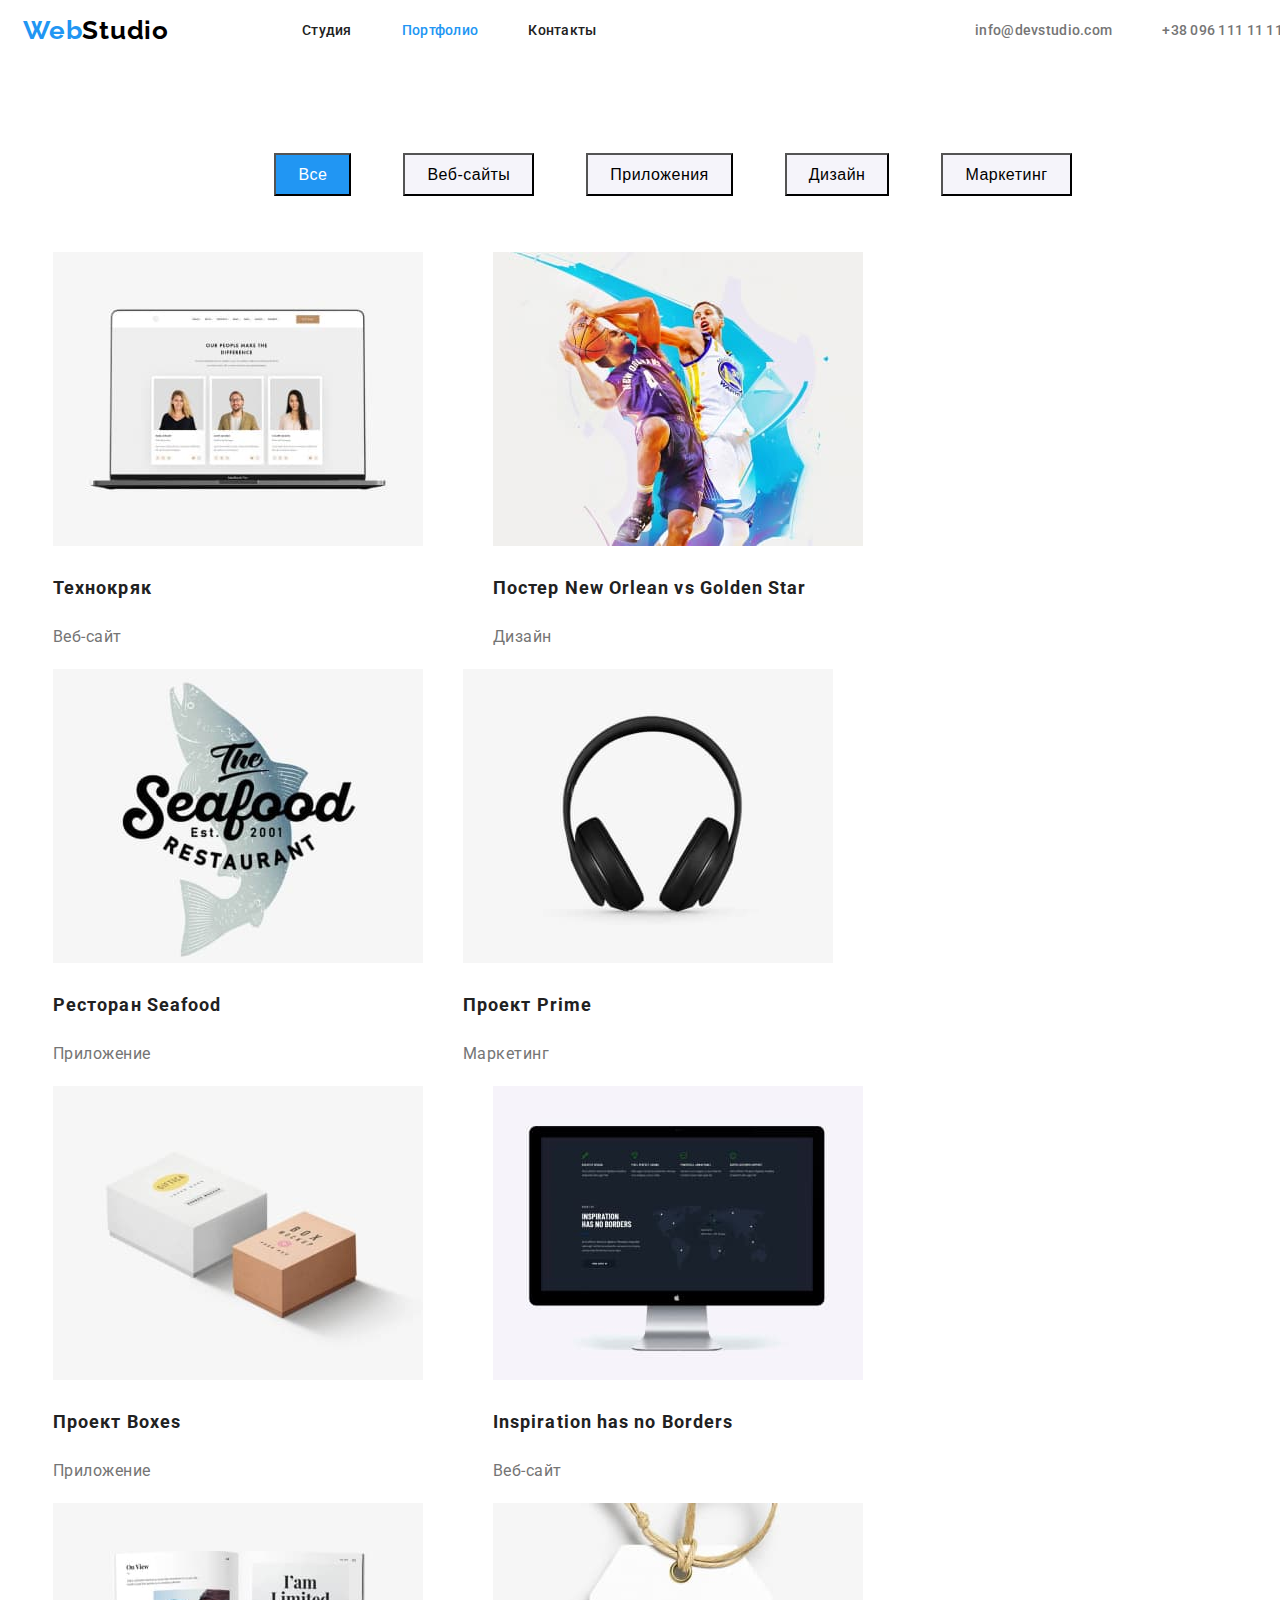
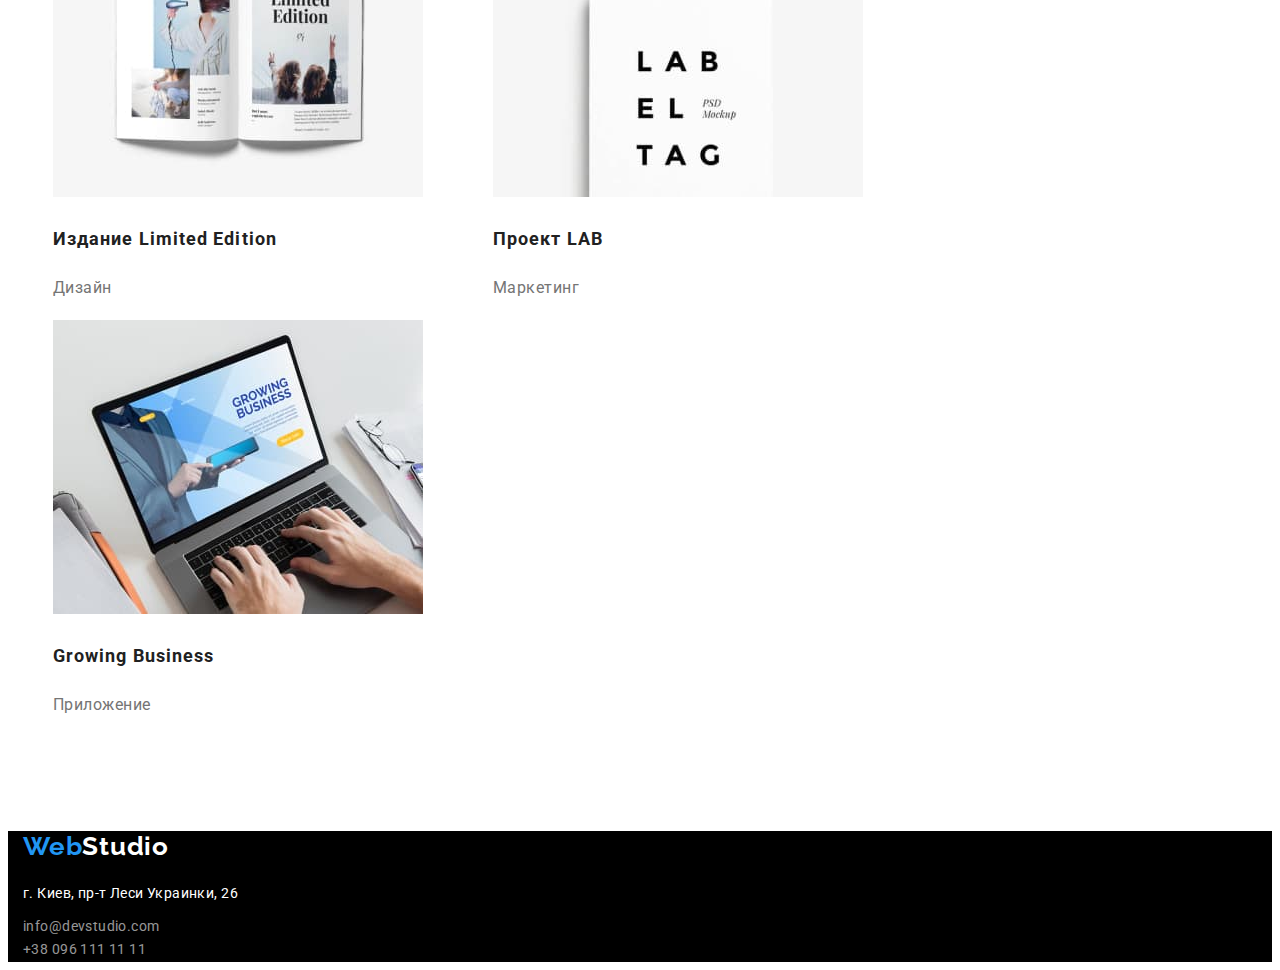
==== portfolio.html @ 01a37cc7 "3rd part" ====
<!DOCTYPE html>
<html lang="ru">

<head>
    <link rel="preconnect" href="https://fonts.googleapis.com">
    <link rel="preconnect" href="https://fonts.gstatic.com" crossorigin>
    <link
        href="https://fonts.googleapis.com/css2?family=Raleway:wght@700&family=Roboto:wght@400;500;700;900&display=swap"
        rel="stylesheet">
    <meta charset="UTF-8">
    <meta http-equiv="X-UA-Compatible" content="IE=edge">
    <meta name="viewport" content="width=device-width, initial-scale=1.0">
    <title>Web Studio 2.1</title>
    <link rel="stylesheet" href="https://cdnjs.cloudflare.com/ajax/libs/modern-normalize/1.1.0/modern-normalize.min.css"
        integrity="sha512-wpPYUAdjBVSE4KJnH1VR1HeZfpl1ub8YT/NKx4PuQ5NmX2tKuGu6U/JRp5y+Y8XG2tV+wKQpNHVUX03MfMFn9Q=="
        crossorigin="anonymous" referrerpolicy="no-referrer" />
    <link rel="stylesheet" href="./css/style.css">
</head>

<body>
    <!--Верхняя линия-->
    <div class="container">
    <header class="hat">
            <nav class="nav">
                <a class="logo" href="./index.html"><span class="logo-part">Web</span>Studio</a>
                <ul class="menu-nav">
                    <li>
                        <a class="link" href="./index.html">Студия</a>
                    </li>
                    <li>
                        <a class="link current" href="./portfolio.html">Портфолио</a>
                    </li>
                    <li>
                        <a class="link" href="Контакты">Контакты</a>
                    </li>
                </ul>
            </nav>
            <ul class="contacts">
                <li>
                    <a href="mailto:info@devstudio.com">info@devstudio.com</a>
                </li>
                <li>
                    <a href="tel:+380961111111">+38 096 111 11 11</a>
                </li>
            </ul>
    </header>
    </div>
    <!--Шапка-->

    <main>
        <!--Filters-->
        <h1 class="portfolio-heading">Portfolio</h1>
        <section>
        <div class="container">
                <ul class="button-nav">
                    <li>
                        <button class="button-main" type="button">Все</button>
                    </li>
                    <li>
                        <button class="button-menu" type="button">Веб-сайты</button>
                    </li>
                    <li>
                        <button class="button-menu" type="button">Приложения</button>
                    </li>
                    <li>
                        <button class="button-menu" type="button">Дизайн</button>
                    </li>
                    <li>
                        <button class="button-menu" type="button">Маркетинг</button>
                    </li>
                </ul>
                
                <ul class="models">
                    <li class="models-item">
                        <a href="">
                            <img width="370" height="294" src="./img/Portfolio/1.jpg" alt="Laptop">
                            <h2 class="models-heading">Технокряк</h2>
                            <p class="models-def">Веб-сайт</p>
                        </a>
                    </li>
                    <li class="models-item">
                        <a href="">
                            <img width="370" height="294" src="./img/Portfolio/2.jpg" alt="Laptop">
                            <h2 class="models-heading">Постер New Orlean vs Golden Star</h2>
                            <p class="models-def">Дизайн</p>
                        </a>
                    </li>
                    <li class="models-item">
                        <a href="">
                            <img width="370" height="294" src="./img/Portfolio/3.jpg" alt="Laptop">
                            <h2 class="models-heading">Ресторан Seafood</h2>
                            <p class="models-def">Приложение</p>
                        </a>
                    </li>
                    <li class="models-item">
                        <a href="">
                            <img width="370" height="294" src="./img/Portfolio/4.jpg" alt="Laptop">
                            <h2 class="models-heading">Проект Prime</h2>
                            <p class="models-def">Маркетинг</p>
                        </a>
                    </li>
                    <li class="models-item">
                        <a href="">
                            <img width="370" height="294" src="./img/Portfolio/5.jpg" alt="Laptop">
                            <h2 class="models-heading">Проект Boxes</h2>
                            <p class="models-def">Приложение</p>
                        </a>
                    </li>
                    <li class="models-item">
                        <a href="">
                            <img width="370" height="294" src="./img/Portfolio/6.jpg" alt="Laptop">
                            <h2 class="models-heading" lang="en">Inspiration has no Borders</h2>
                            <p class="models-def">Веб-сайт</p>
                        </a>
                    </li>
                    <li class="models-item">
                        <a href="">
                            <img width="370" height="294" src="./img/Portfolio/7.jpg" alt="Laptop">
                            <h2 class="models-heading">Издание Limited Edition</h2>
                            <p class="models-def">Дизайн</p>
                        </a>
                    </li>
                    <li class="models-item">
                        <a href="">
                            <img width="370" height="294" src="./img/Portfolio/8.jpg" alt="Laptop">
                            <h2 class="models-heading">Проект LAB</h2>
                            <p class="models-def">Маркетинг</p>
                        </a>
                    </li>
                    <li class="models-item">
                        <a href="">
                            <img width="370" height="294" src="./img/Portfolio/9.jpg" alt="Laptop">
                            <h2 class="models-heading" lang="en">Growing Business</h2>
                            <p class="models-def">Приложение</p>
                        </a>
                    </li>
                </ul>
        </div>
        </section>
    </main>

    <!---Footer-->

    <footer class="basement">
        <div class="container">
            <a href="WebStudio" class="brandmark"><span class="logo-part">Web</span>Studio</a>
            <address>
                <div><span class="address">г. Киев, пр-т Леси Украинки, 26</span></div>
                <div><a class="link contacts" href="mailto:info@devstudio.com">info@devstudio.com</a></div>
                <div><a class="link contacts" href="tel:+380961111111">+38 096 111 11 11</a></div>
            </address>
        </div>
    </footer>

</body>

</html>
---- css/style.css ----
/*primary-background color  #FFFFFF */
/*secondary-background color #757575 */
/*footer-background color #000000 */
/*primaryy-text color #212121 */
/*seconday-text color #757575 */
/*accent color #2196F3 */

:root {
  --primary-background-color: #ffffff;
  --secondary-background-color: #757575;
  --footer: #000000;
  --primaryy-text-color: #212121;
  --seconday-text-color: #757575;
  --accent-color: #2196f3;
  --button: #f5f4fa;
}

.container {
  margin-left: auto;
  margin-right: auto;
  padding-left: 15px;
  padding-right: 15px;
  width: 1260px;
}

h1,
h2,
h3,
h4,
h5,
h6,
p {
  margin-top: 0px;
}
* ul {
  list-style: none;
}

body {
  color: var(--primaryy-text-color);
  font-family: 'Roboto', sans-serif;
  background-color: var(--primary-background-color);
}

/* Logo */
.hat {
  display: flex;
  align-items: center;
}
.menu-nav .current {
  color: var(--accent-color);
}

.nav {
  display: flex;
}
.logo {
  display: flex;
  align-items: center;

  color: var(--footer);
  font-family: 'Raleway';
  font-weight: 700;
  font-size: 26px;
  line-height: 1.2;
  text-decoration-line: none;
  letter-spacing: 0.03em;
}
.logo-part {
  color: var(--accent-color);
}
.logo:focus,
.logo:hover {
  color: var(--accent-color);
}

/* Menu nav */
.menu-nav {
  display: flex;
  margin-left: 93px;

  color: var(--primaryy-text-color);
  font-weight: 500;
  font-size: 14px;
  line-height: 1.2;
  letter-spacing: 0.02em;
  text-decoration-line: none;
  list-style: none;
}
.menu-nav a {
  text-decoration-line: none;
  color: var(--primaryy-text-color);
  padding-top: 10px;
  padding-bottom: 10px;
}
.menu-nav a:hover,
.menu-nav a:focus {
  color: var(--accent-color);
}
.menu-nav li {
  text-decoration-line: none;
}
.menu-nav li + li {
  margin-left: 50px;
}

/* Contacts */
.contacts {
  display: flex;
  margin-left: auto;

  font-weight: 500;
  font-size: 14px;
  line-height: 1.2;
  letter-spacing: 0.02em;
}
.contacts li {
  list-style: none;
}
.contacts a {
  text-decoration-line: none;
  color: var(--seconday-text-color);
}
.contacts a:hover,
.contacts a:focus {
  color: var(--accent-color);
}
.contacts li + li {
  margin-left: 50px;
}

/*main-section*/

.main-section {
  text-align: center;
  background-color: #2f303a;
}

.heading {
  margin-bottom: 30px;

  color: var(--primary-background-color);
  font-weight: 900;
  font-size: 44px;
  line-height: 1.4;
  text-transform: uppercase;
  letter-spacing: 0.06em;
}

.button {
  background-color: var(--accent-color);
  color: var(--primary-background-color);
  font-weight: 700;
  font-size: 16px;
  line-height: 1.9;
  letter-spacing: 0.06em;
}
.button:hover,
.button:focus {
  background-color: #188ce8;
}

/* features */

.features-list {
  margin-top: 94px;
  display: flex;
  flex-wrap: wrap;
}
.features-list li + li {
  margin-left: 30px;
}
.features-list .item {
  width: 270px;
}

.features .feature-names {
  margin-bottom: 10px;

  font-weight: 700;
  font-size: 14px;
  line-height: 1.2;
  text-transform: uppercase;
  letter-spacing: 0.03em;
}
.features .feature-def {
  margin-bottom: 94px;

  font-weight: 400;
  font-size: 14px;
  line-height: 1.7;
  color: var(--seconday-text-color);
  letter-spacing: 0.03em;
}
.team-info {
  background-color: var(--button);
}

/* чем мы занимаемся  */
.secondary-heading {
  margin-bottom: 50px;

  font-weight: 700;
  font-size: 36px;
  line-height: 1.2;
  text-align: center;
  letter-spacing: 0.03em;
}

.pictures {
  display: flex;
  justify-content: center;
}
.pictures li + li {
  margin-left: 30px;
}

/* team */
.team {
  display: flex;
  justify-content: center;
  margin-bottom: 94px;
}
.team li + li {
  margin-left: 30px;
}

.team .team-member {
  font-weight: 500;
  font-size: 16px;
  line-height: 1.2;
  text-align: center;
  letter-spacing: 0.03em;
}
.team .team-occupation {
  color: var(--seconday-text-color);
  font-weight: 400;
  font-size: 16px;
  line-height: 1.2;
  text-align: center;
  letter-spacing: 0.03em;
}

/*footer*/
.basement {
  background-color: var(--footer);
}

.brandmark {
  display: block;
  margin-bottom: 20px;

  color: var(--primary-background-color);
  font-family: 'Raleway';
  font-weight: 700;
  font-size: 26px;
  line-height: 1.2;
  text-decoration-line: none;
  letter-spacing: 0.03em;
}
.brandmark:hover,
.brandmark:focus {
  color: var(--accent-color);
}
.address {
  display: block;
  margin-bottom: 9px;

  font-weight: 400;
  font-size: 14px;
  font-style: normal;
  line-height: 1.7;
  color: var(--primary-background-color);
  letter-spacing: 0.03em;
}
.mail {
  display: block;
  margin-bottom: 9px;
}
.phone {
  display: block;
  margin-bottom: 9px;
}
.basement .contacts {
  color: rgba(255, 255, 255, 0.6);
  font-weight: 400;
  font-size: 14px;
  font-style: normal;
  line-height: 1.7;
  letter-spacing: 0.03em;
  text-decoration: none;
}
.basement .contacts:focus,
.basement .contacts:hover {
  color: var(--secondary-background-color);
}

/*Portfolio*/

.portfolio-heading {
  display: none;
}

.button-nav {
  display: flex;
  justify-content: center;
  margin-top: 100px;
}
.button-nav li + li {
  margin-left: 52px;
}
.button-menu {
  padding-top: 6px;
  padding-bottom: 6px;
  padding-left: 22px;
  padding-right: 22px;

  background-color: var(--button);
  font-weight: 500;
  font-size: 16px;
  line-height: 1.7;
  letter-spacing: 0.03em;
}
.button-menu:focus,
.button-menu:hover {
  background-color: var(--accent-color);
  color: var(--primary-background-color);
}

.button-main {
  padding-top: 6px;
  padding-bottom: 6px;
  padding-left: 22px;
  padding-right: 22px;

  background-color: var(--accent-color);
  color: var(--primary-background-color);
  font-weight: 500;
  font-size: 16px;
  line-height: 1.7;
  letter-spacing: 0.03em;
}

/* Models */
.models {
  display: flex;
  flex-wrap: wrap;
  width: 1260px;
  padding-left: 15px;
  padding-right: 15px;
  margin-top: 56px;
  margin-bottom: 94px;
}
.models-item:nth-child(3n) {
  margin-right: 0px;
}
.models-item {
  margin-right: 30px;
}
.models-item {
  width: 380px;
  padding-left: 15px;
  padding-right: 15px;
}

.models a {
  text-decoration: none;
}
.models .models-heading {
  margin-top: 20px;

  color: var(--primaryy-text-color);
  font-weight: 700;
  font-size: 18px;
  line-height: 2;
  letter-spacing: 0.06em;
}
.models .models-def {
  margin-top: 4px;

  color: var(--secondary-background-color);
  font-weight: 400;
  font-size: 16px;
  line-height: 2;
  letter-spacing: 0.03em;
}
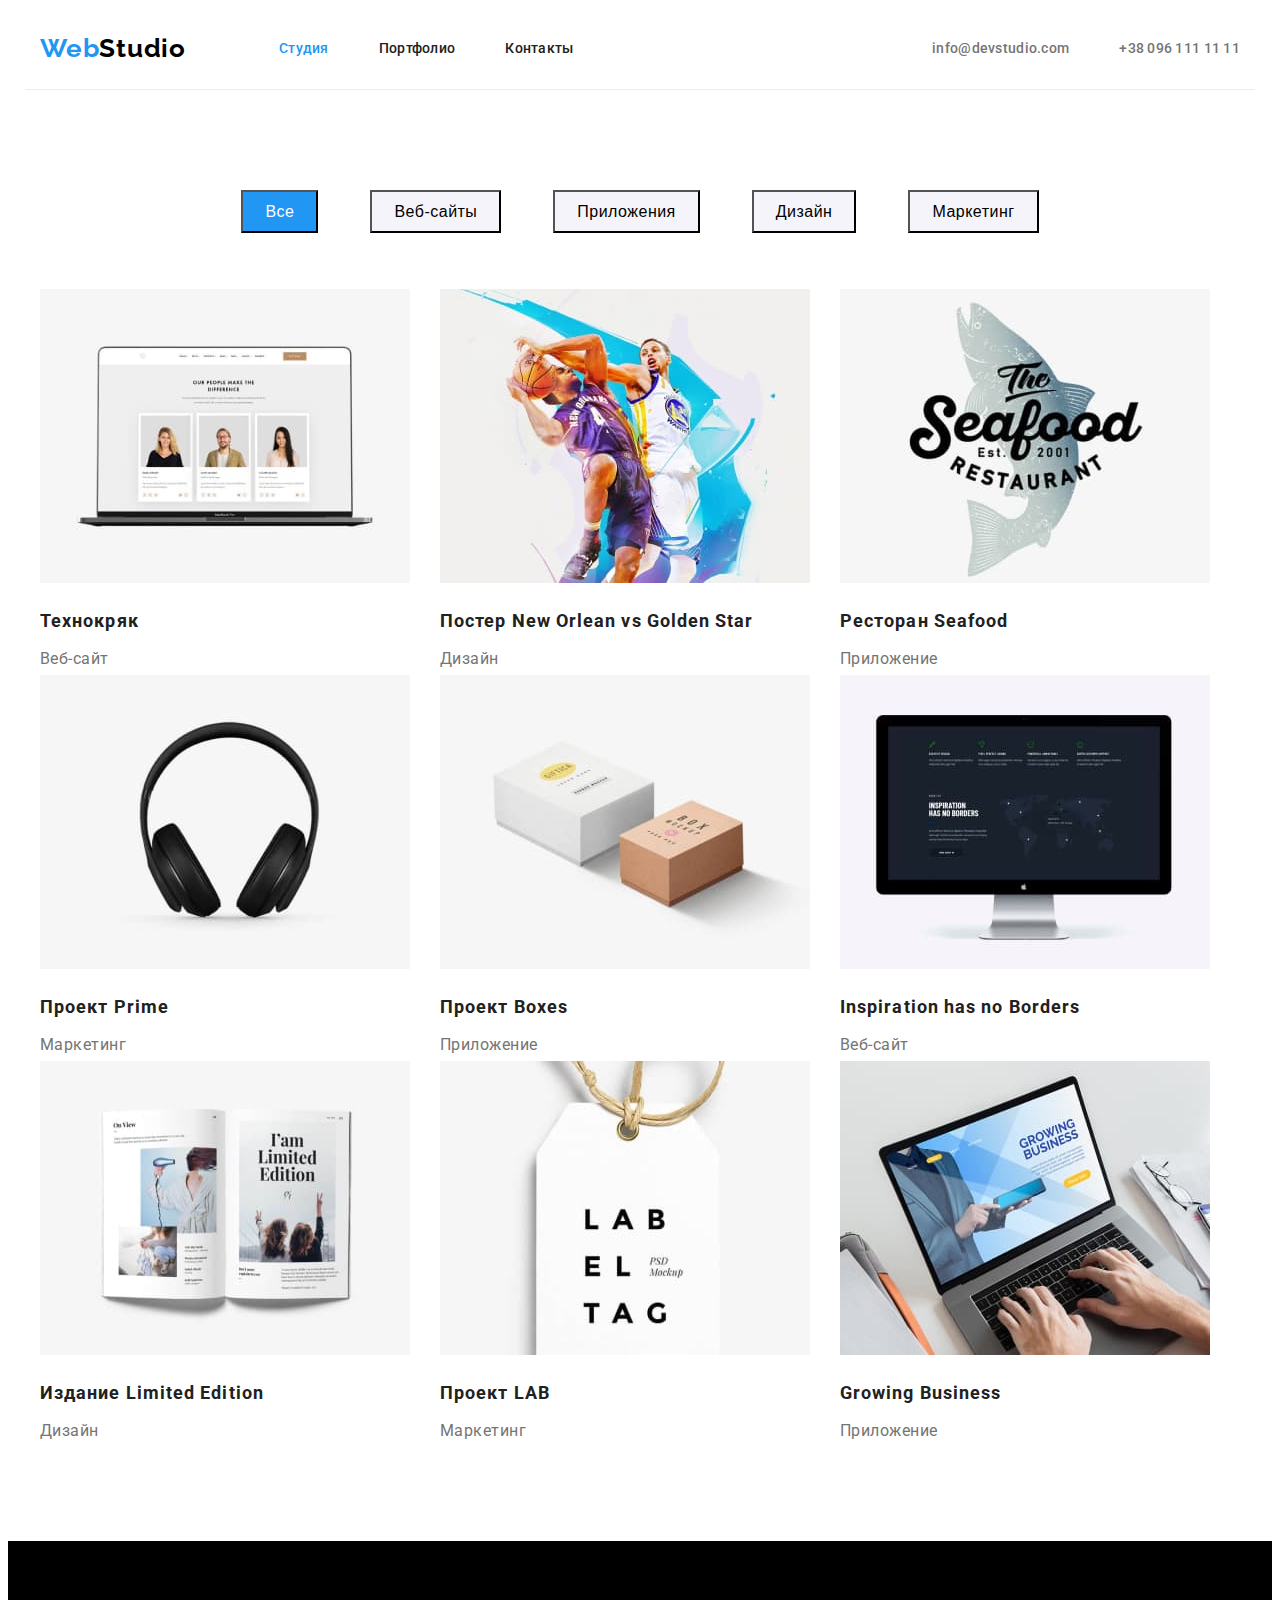
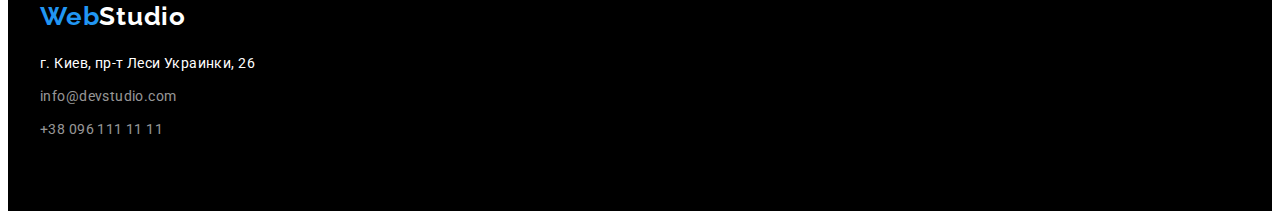
==== commit 3b69a6ea: "Исправление ошибок часть 1" ====
--- a/portfolio.html
+++ b/portfolio.html
@@ -19,32 +19,32 @@
 
 <body>
     <!--Верхняя линия-->
-    <div class="container">
-    <header class="hat">
-            <nav class="nav">
-                <a class="logo" href="./index.html"><span class="logo-part">Web</span>Studio</a>
-                <ul class="menu-nav">
+        <header>
+            <div class="container hat">
+                <nav class="nav">
+                    <a class="logo" href="./index.html"><span class="logo-part">Web</span>Studio</a>
+                    <ul class="menu-nav">
+                        <li>
+                            <a class="link current" href="./index.html">Студия</a>
+                        </li>
+                        <li>
+                            <a class="link" href="./portfolio.html">Портфолио</a>
+                        </li>
+                        <li>
+                            <a class="link" href="Контакты">Контакты</a>
+                        </li>
+                    </ul>
+                </nav>
+                <ul class="contacts">
                     <li>
-                        <a class="link" href="./index.html">Студия</a>
+                        <a href="mailto:info@devstudio.com">info@devstudio.com</a>
                     </li>
                     <li>
-                        <a class="link current" href="./portfolio.html">Портфолио</a>
-                    </li>
-                    <li>
-                        <a class="link" href="Контакты">Контакты</a>
+                        <a href="tel:+380961111111">+38 096 111 11 11</a>
                     </li>
                 </ul>
-            </nav>
-            <ul class="contacts">
-                <li>
-                    <a href="mailto:info@devstudio.com">info@devstudio.com</a>
-                </li>
-                <li>
-                    <a href="tel:+380961111111">+38 096 111 11 11</a>
-                </li>
-            </ul>
-    </header>
-    </div>
+            </div>
+        </header>
     <!--Шапка-->
 
     <main>
@@ -144,10 +144,14 @@
     <footer class="basement">
         <div class="container">
             <a href="WebStudio" class="brandmark"><span class="logo-part">Web</span>Studio</a>
-            <address>
-                <div><span class="address">г. Киев, пр-т Леси Украинки, 26</span></div>
-                <div><a class="link contacts" href="mailto:info@devstudio.com">info@devstudio.com</a></div>
-                <div><a class="link contacts" href="tel:+380961111111">+38 096 111 11 11</a></div>
+            <address class="info">
+                <div class="address">г. Киев, пр-т Леси Украинки, 26</div>
+                <div class="mail">
+                    <a class="link contacts" href="mailto:info@devstudio.com">info@devstudio.com</a>
+                </div>
+                <div class="phone">
+                    <a class="link contacts" href="tel:+380961111111">+38 096 111 11 11</a>
+                </div>
             </address>
         </div>
     </footer>
--- a/css/style.css
+++ b/css/style.css
@@ -20,7 +20,7 @@
   margin-right: auto;
   padding-left: 15px;
   padding-right: 15px;
-  width: 1260px;
+  width: 1200px;
 }
 
 h1,
@@ -29,11 +29,14 @@
 h4,
 h5,
 h6,
-p {
+p,
+ul {
   margin-top: 0px;
+  margin-bottom: 0px;
 }
 * ul {
   list-style: none;
+  padding-left: 0px;
 }
 
 body {
@@ -46,6 +49,8 @@
 .hat {
   display: flex;
   align-items: center;
+  border-bottom: solid 1px;
+  border-bottom-color: #ececec;
 }
 .menu-nav .current {
   color: var(--accent-color);
@@ -78,7 +83,6 @@
 .menu-nav {
   display: flex;
   margin-left: 93px;
-
   color: var(--primaryy-text-color);
   font-weight: 500;
   font-size: 14px;
@@ -88,10 +92,11 @@
   list-style: none;
 }
 .menu-nav a {
+  display: block;
+  padding-top: 32px;
+  padding-bottom: 32px;
   text-decoration-line: none;
   color: var(--primaryy-text-color);
-  padding-top: 10px;
-  padding-bottom: 10px;
 }
 .menu-nav a:hover,
 .menu-nav a:focus {
@@ -132,12 +137,15 @@
 /*main-section*/
 
 .main-section {
+  padding-top: 200px;
+  padding-bottom: 200px;
+
   text-align: center;
   background-color: #2f303a;
 }
 
 .heading {
-  margin-bottom: 30px;
+  padding-bottom: 30px;
 
   color: var(--primary-background-color);
   font-weight: 900;
@@ -162,8 +170,12 @@
 
 /* features */
 
+.features {
+  padding-top: 94px;
+  padding-bottom: 94px;
+}
+
 .features-list {
-  margin-top: 94px;
   display: flex;
   flex-wrap: wrap;
 }
@@ -184,8 +196,6 @@
   letter-spacing: 0.03em;
 }
 .features .feature-def {
-  margin-bottom: 94px;
-
   font-weight: 400;
   font-size: 14px;
   line-height: 1.7;
@@ -197,6 +207,10 @@
 }
 
 /* чем мы занимаемся  */
+.pictures-list {
+  padding-bottom: 94px;
+}
+
 .secondary-heading {
   margin-bottom: 50px;
 
@@ -215,17 +229,37 @@
   margin-left: 30px;
 }
 
+.pictures img {
+  display: block;
+}
+
+.pictures li {
+  width: 370px;
+}
+
 /* team */
+.team-info {
+  padding-bottom: 94px;
+}
+.team li {
+  width: 270px;
+}
+
+.team img {
+  display: block;
+  margin-bottom: 30px;
+}
 .team {
   display: flex;
   justify-content: center;
-  margin-bottom: 94px;
 }
 .team li + li {
   margin-left: 30px;
 }
 
 .team .team-member {
+  margin-bottom: 10px;
+
   font-weight: 500;
   font-size: 16px;
   line-height: 1.2;
@@ -243,12 +277,15 @@
 
 /*footer*/
 .basement {
+  padding-top: 60px;
   background-color: var(--footer);
 }
-
+.info {
+  padding-bottom: 60px;
+}
 .brandmark {
   display: block;
-  margin-bottom: 20px;
+  padding-bottom: 20px;
 
   color: var(--primary-background-color);
   font-family: 'Raleway';
@@ -264,7 +301,7 @@
 }
 .address {
   display: block;
-  margin-bottom: 9px;
+  padding-bottom: 9px;
 
   font-weight: 400;
   font-size: 14px;
@@ -275,11 +312,11 @@
 }
 .mail {
   display: block;
-  margin-bottom: 9px;
+  padding-bottom: 9px;
 }
 .phone {
   display: block;
-  margin-bottom: 9px;
+  padding-bottom: 9px;
 }
 .basement .contacts {
   color: rgba(255, 255, 255, 0.6);
@@ -304,7 +341,7 @@
 .button-nav {
   display: flex;
   justify-content: center;
-  margin-top: 100px;
+  padding-top: 100px;
 }
 .button-nav li + li {
   margin-left: 52px;
@@ -345,12 +382,16 @@
 .models {
   display: flex;
   flex-wrap: wrap;
-  width: 1260px;
-  padding-left: 15px;
-  padding-right: 15px;
   margin-top: 56px;
-  margin-bottom: 94px;
-}
+  padding-bottom: 94px;
+}
+.models li {
+  width: 370px;
+}
+.models img {
+  display: block;
+}
+
 .models-item:nth-child(3n) {
   margin-right: 0px;
 }
@@ -359,8 +400,6 @@
 }
 .models-item {
   width: 380px;
-  padding-left: 15px;
-  padding-right: 15px;
 }
 
 .models a {
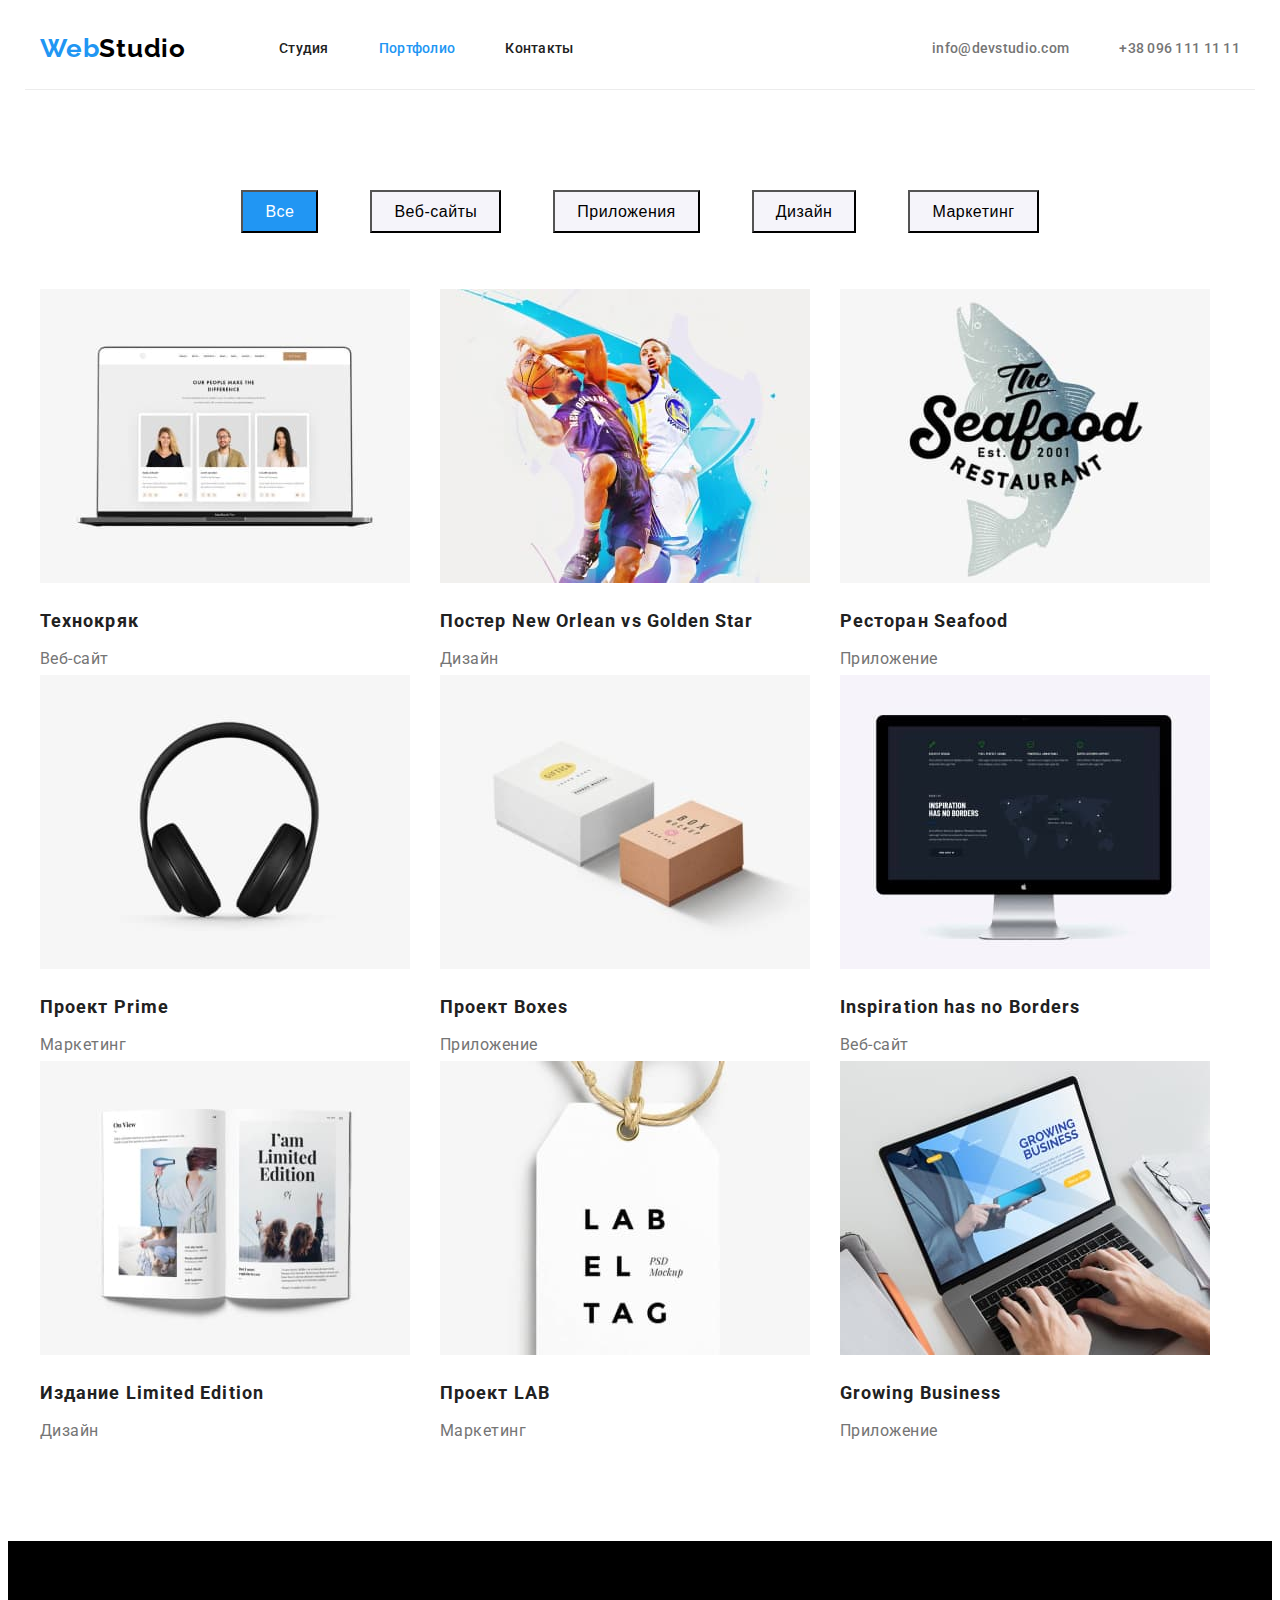
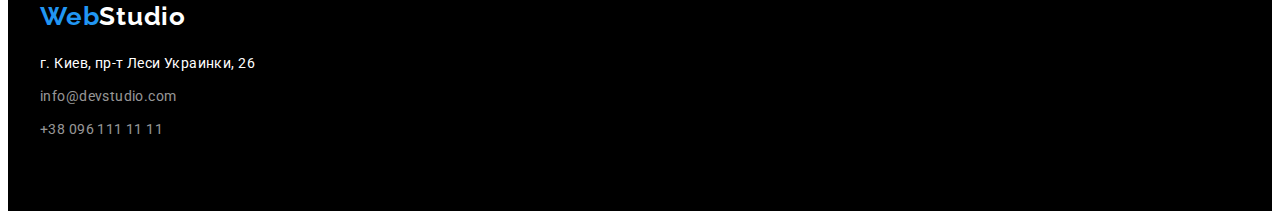
==== commit df350e86: "Исправление ошибок 1 часть" ====
--- a/portfolio.html
+++ b/portfolio.html
@@ -25,10 +25,10 @@
                     <a class="logo" href="./index.html"><span class="logo-part">Web</span>Studio</a>
                     <ul class="menu-nav">
                         <li>
-                            <a class="link current" href="./index.html">Студия</a>
+                            <a class="link" href="./index.html">Студия</a>
                         </li>
                         <li>
-                            <a class="link" href="./portfolio.html">Портфолио</a>
+                            <a class="link current" href="./portfolio.html">Портфолио</a>
                         </li>
                         <li>
                             <a class="link" href="Контакты">Контакты</a>
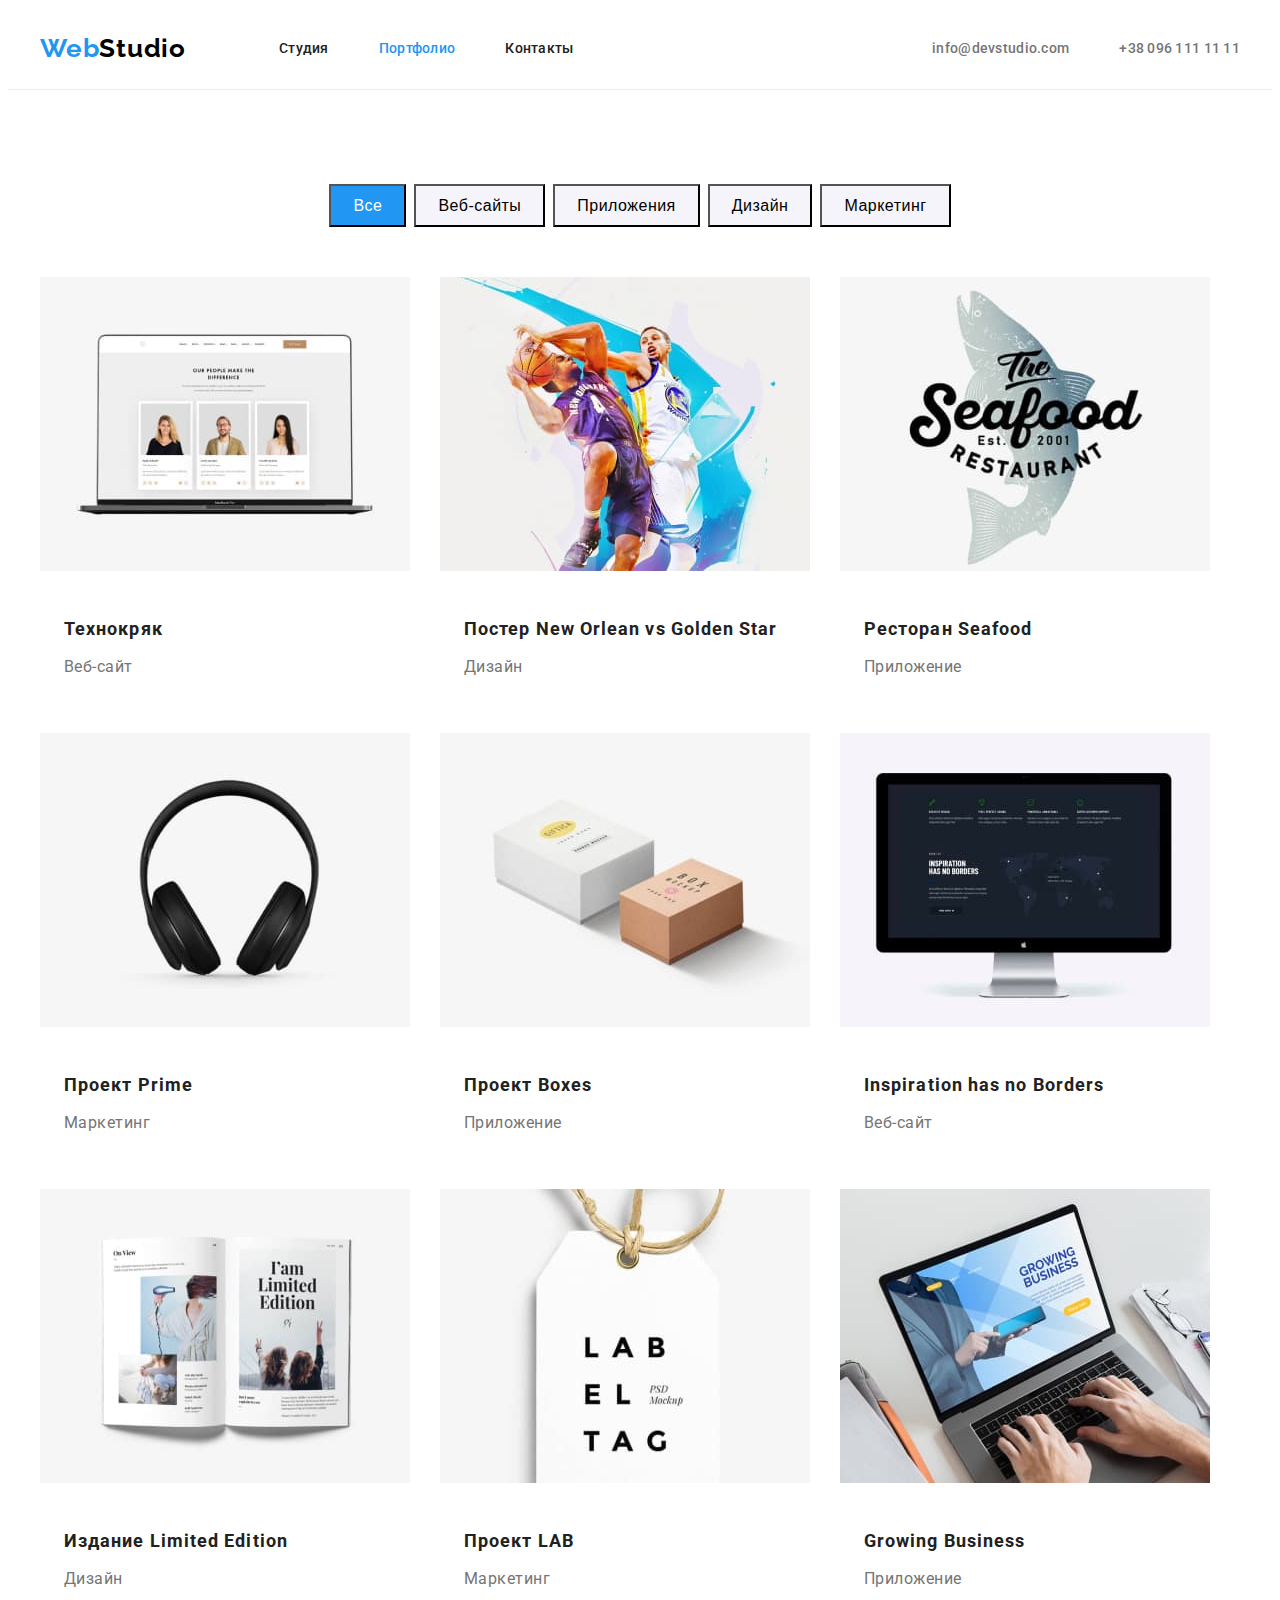
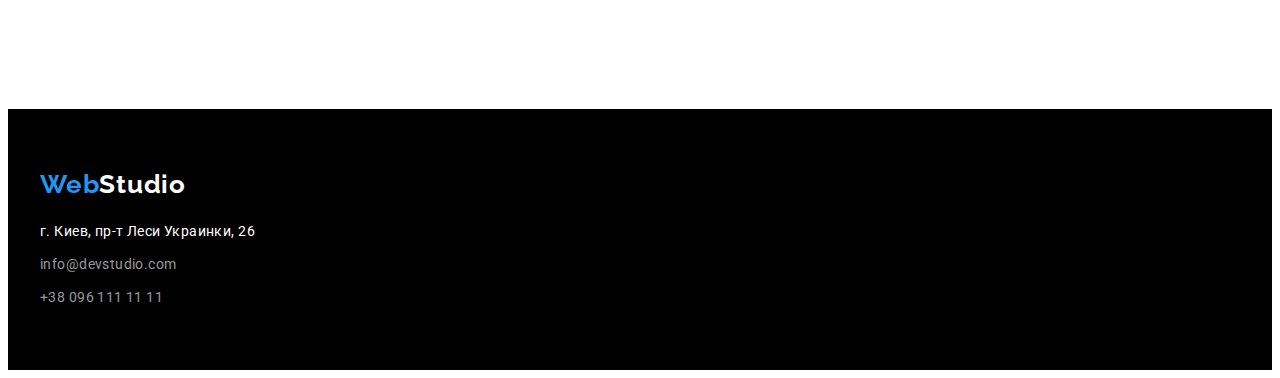
==== commit c62a4131: "Исправление ошибок Part 2" ====
--- a/portfolio.html
+++ b/portfolio.html
@@ -50,7 +50,7 @@
     <main>
         <!--Filters-->
         <h1 class="portfolio-heading">Portfolio</h1>
-        <section>
+        <section class="portfolio-container">
         <div class="container">
                 <ul class="button-nav">
                     <li>
@@ -74,64 +74,82 @@
                     <li class="models-item">
                         <a href="">
                             <img width="370" height="294" src="./img/Portfolio/1.jpg" alt="Laptop">
-                            <h2 class="models-heading">Технокряк</h2>
-                            <p class="models-def">Веб-сайт</p>
+                            <div class="models-info" >
+                                <h2 class="models-heading">Технокряк</h2>
+                                <p class="models-def">Веб-сайт</p>
+                            </div>
                         </a>
                     </li>
                     <li class="models-item">
                         <a href="">
                             <img width="370" height="294" src="./img/Portfolio/2.jpg" alt="Laptop">
-                            <h2 class="models-heading">Постер New Orlean vs Golden Star</h2>
-                            <p class="models-def">Дизайн</p>
+                            <div class="models-info" >
+                                <h2 class="models-heading">Постер New Orlean vs Golden Star</h2>
+                                <p class="models-def">Дизайн</p>
+                            </div>
                         </a>
                     </li>
                     <li class="models-item">
                         <a href="">
                             <img width="370" height="294" src="./img/Portfolio/3.jpg" alt="Laptop">
-                            <h2 class="models-heading">Ресторан Seafood</h2>
-                            <p class="models-def">Приложение</p>
+                            <div class="models-info" >
+                                <h2 class="models-heading">Ресторан Seafood</h2>
+                                <p class="models-def">Приложение</p>
+                            </div>
                         </a>
                     </li>
                     <li class="models-item">
                         <a href="">
                             <img width="370" height="294" src="./img/Portfolio/4.jpg" alt="Laptop">
-                            <h2 class="models-heading">Проект Prime</h2>
-                            <p class="models-def">Маркетинг</p>
+                            <div class="models-info" >
+                                <h2 class="models-heading">Проект Prime</h2>
+                                <p class="models-def">Маркетинг</p>
+                            </div>
                         </a>
                     </li>
                     <li class="models-item">
                         <a href="">
                             <img width="370" height="294" src="./img/Portfolio/5.jpg" alt="Laptop">
-                            <h2 class="models-heading">Проект Boxes</h2>
-                            <p class="models-def">Приложение</p>
+                            <div class="models-info" >
+                                <h2 class="models-heading">Проект Boxes</h2>
+                                <p class="models-def">Приложение</p>
+                            </div>
                         </a>
                     </li>
                     <li class="models-item">
                         <a href="">
                             <img width="370" height="294" src="./img/Portfolio/6.jpg" alt="Laptop">
-                            <h2 class="models-heading" lang="en">Inspiration has no Borders</h2>
-                            <p class="models-def">Веб-сайт</p>
+                            <div class="models-info" >
+                                <h2 class="models-heading" lang="en">Inspiration has no Borders</h2>
+                                <p class="models-def">Веб-сайт</p>
+                            </div>
                         </a>
                     </li>
                     <li class="models-item">
                         <a href="">
                             <img width="370" height="294" src="./img/Portfolio/7.jpg" alt="Laptop">
-                            <h2 class="models-heading">Издание Limited Edition</h2>
-                            <p class="models-def">Дизайн</p>
+                            <div class="models-info" >
+                                <h2 class="models-heading">Издание Limited Edition</h2>
+                                <p class="models-def">Дизайн</p>
+                            </div>
                         </a>
                     </li>
                     <li class="models-item">
                         <a href="">
                             <img width="370" height="294" src="./img/Portfolio/8.jpg" alt="Laptop">
-                            <h2 class="models-heading">Проект LAB</h2>
-                            <p class="models-def">Маркетинг</p>
+                            <div class="models-info" >
+                                <h2 class="models-heading">Проект LAB</h2>
+                                <p class="models-def">Маркетинг</p>
+                            </div>
                         </a>
                     </li>
                     <li class="models-item">
                         <a href="">
                             <img width="370" height="294" src="./img/Portfolio/9.jpg" alt="Laptop">
-                            <h2 class="models-heading" lang="en">Growing Business</h2>
-                            <p class="models-def">Приложение</p>
+                            <div class="models-info" >
+                                <h2 class="models-heading" lang="en">Growing Business</h2>
+                                <p class="models-def">Приложение</p>
+                            </div>
                         </a>
                     </li>
                 </ul>
--- a/css/style.css
+++ b/css/style.css
@@ -39,6 +39,10 @@
   padding-left: 0px;
 }
 
+* img {
+  display: block;
+}
+
 body {
   color: var(--primaryy-text-color);
   font-family: 'Roboto', sans-serif;
@@ -46,11 +50,14 @@
 }
 
 /* Logo */
-.hat {
-  display: flex;
-  align-items: center;
+header {
   border-bottom: solid 1px;
   border-bottom-color: #ececec;
+}
+
+.hat {
+  display: flex;
+  align-items: center;
 }
 .menu-nav .current {
   color: var(--accent-color);
@@ -145,7 +152,7 @@
 }
 
 .heading {
-  padding-bottom: 30px;
+  margin-bottom: 30px;
 
   color: var(--primary-background-color);
   font-weight: 900;
@@ -202,9 +209,6 @@
   color: var(--seconday-text-color);
   letter-spacing: 0.03em;
 }
-.team-info {
-  background-color: var(--button);
-}
 
 /* чем мы занимаемся  */
 .pictures-list {
@@ -229,10 +233,6 @@
   margin-left: 30px;
 }
 
-.pictures img {
-  display: block;
-}
-
 .pictures li {
   width: 370px;
 }
@@ -240,14 +240,16 @@
 /* team */
 .team-info {
   padding-bottom: 94px;
+  padding-top: 94px;
+  background-color: var(--button);
 }
 .team li {
   width: 270px;
 }
 
-.team img {
-  display: block;
-  margin-bottom: 30px;
+.team-card {
+  padding-top: 30px;
+  padding-bottom: 30px;
 }
 .team {
   display: flex;
@@ -278,14 +280,12 @@
 /*footer*/
 .basement {
   padding-top: 60px;
+  padding-bottom: 60px;
   background-color: var(--footer);
 }
-.info {
-  padding-bottom: 60px;
-}
 .brandmark {
   display: block;
-  padding-bottom: 20px;
+  margin-bottom: 20px;
 
   color: var(--primary-background-color);
   font-family: 'Raleway';
@@ -301,7 +301,6 @@
 }
 .address {
   display: block;
-  padding-bottom: 9px;
 
   font-weight: 400;
   font-size: 14px;
@@ -312,11 +311,11 @@
 }
 .mail {
   display: block;
-  padding-bottom: 9px;
+  margin-top: 9px;
 }
 .phone {
   display: block;
-  padding-bottom: 9px;
+  margin-top: 9px;
 }
 .basement .contacts {
   color: rgba(255, 255, 255, 0.6);
@@ -338,13 +337,17 @@
   display: none;
 }
 
+.portfolio-container {
+  padding-top: 94px;
+  padding-bottom: 94px;
+}
+
 .button-nav {
   display: flex;
   justify-content: center;
-  padding-top: 100px;
 }
 .button-nav li + li {
-  margin-left: 52px;
+  margin-left: 8px;
 }
 .button-menu {
   padding-top: 6px;
@@ -382,22 +385,22 @@
 .models {
   display: flex;
   flex-wrap: wrap;
-  margin-top: 56px;
-  padding-bottom: 94px;
+  margin-top: 50px;
 }
 .models li {
   width: 370px;
 }
-.models img {
-  display: block;
-}
-
 .models-item:nth-child(3n) {
   margin-right: 0px;
 }
 .models-item {
   margin-right: 30px;
-}
+  margin-bottom: 30px;
+}
+.models-item:nth-last-child(-n + 3) {
+  margin-bottom: 0px;
+}
+
 .models-item {
   width: 380px;
 }
@@ -423,3 +426,10 @@
   line-height: 2;
   letter-spacing: 0.03em;
 }
+
+.models-info {
+  padding-top: 20px;
+  padding-bottom: 20px;
+  padding-left: 24px;
+  padding-right: 24px;
+}
